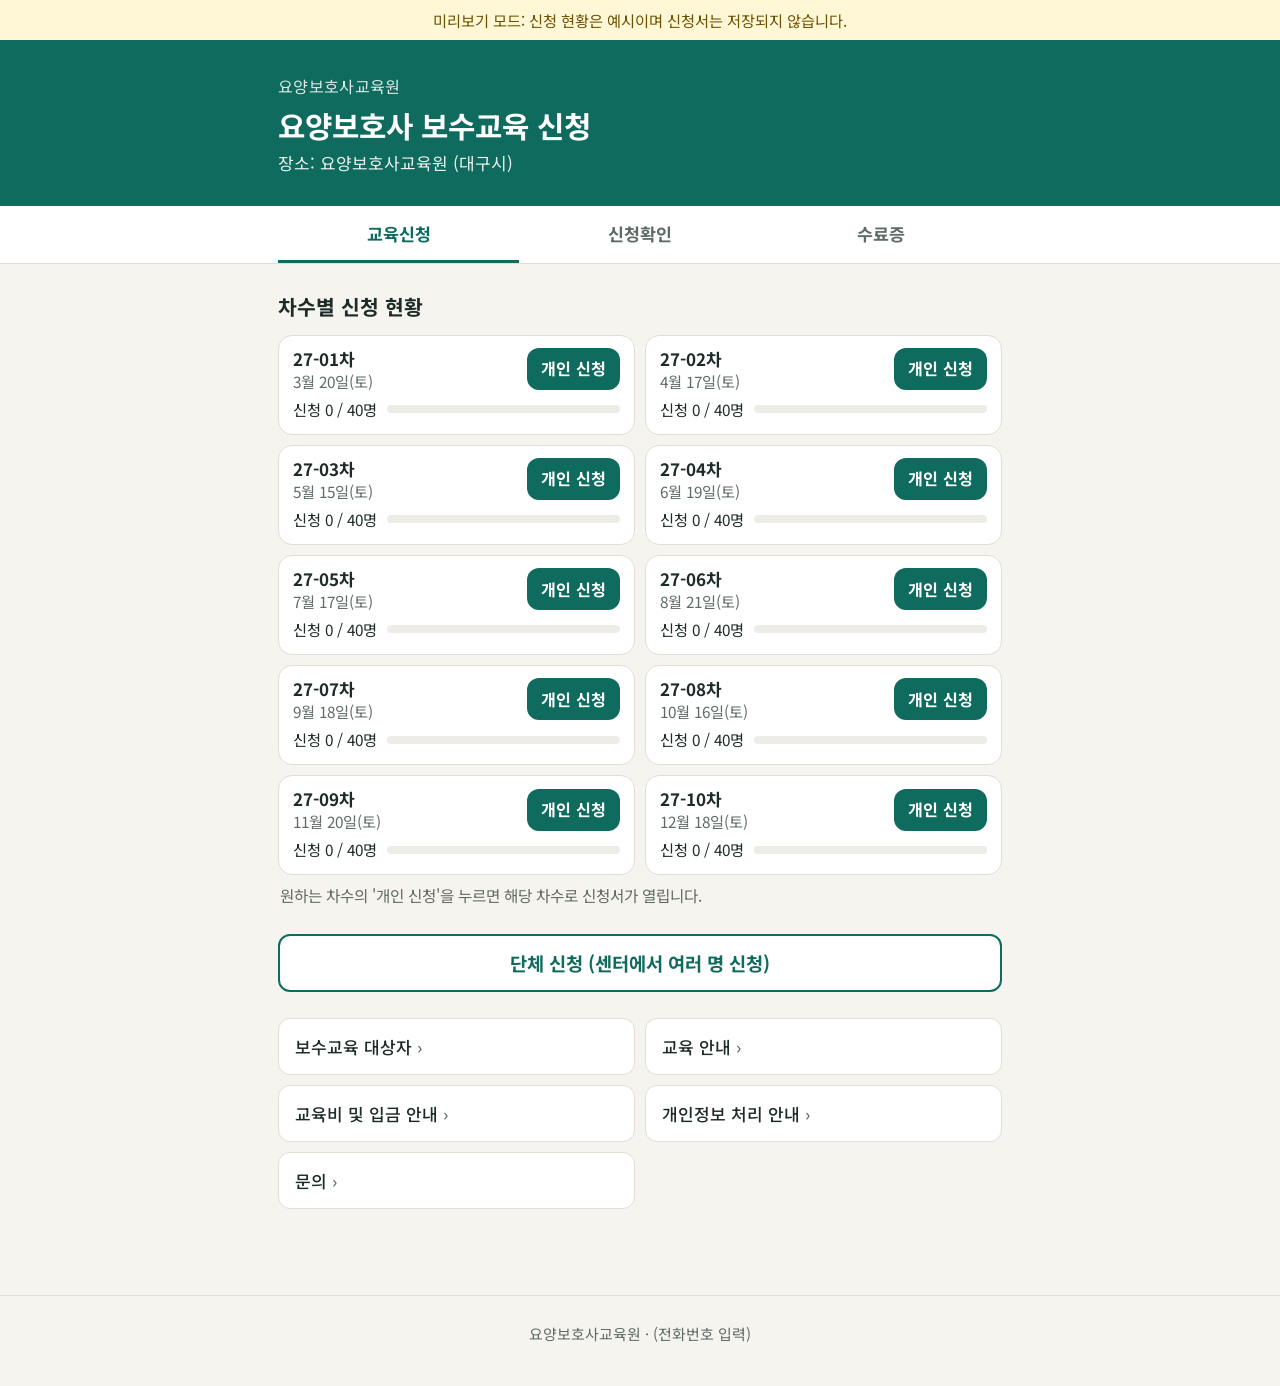
==== index.html @ 1079b2a0 "상단 탭(교육신청/신청확인/수료증) 추가, 수료증 페이지 신설 Co-Authored-By: Claude Opus 5.5 <noreply@anthropic.com> Claude-Se" ====
<!DOCTYPE html>
<html lang="ko">
<head>
<meta charset="utf-8">
<meta name="viewport" content="width=device-width, initial-scale=1">
<title>요양보호사 보수교육 신청</title>
<link rel="preconnect" href="https://fonts.googleapis.com">
<link rel="stylesheet" href="https://fonts.googleapis.com/css2?family=Noto+Sans+KR:wght@400;500;700&display=swap">
<link rel="stylesheet" href="assets/style.css">
</head>
<body>
<header class="top">
  <div class="wrap">
    <div class="org" data-site="name"></div>
    <h1>요양보호사 보수교육 신청</h1>
    <div class="place">장소: <span data-site="name"></span> (<span data-site="city"></span>)</div>
  </div>
</header>

<main class="wrap">
  <section>
    <h2>차수별 신청 현황</h2>
    <div class="course-list" id="courses"><div class="card">신청 현황을 불러오는 중입니다...</div></div>
    <p class="note">원하는 차수의 '개인 신청'을 누르면 해당 차수로 신청서가 열립니다.</p>
  </section>

  <section>
    <a class="btn big line" href="group.html">단체 신청 (센터에서 여러 명 신청)</a>
  </section>

  <section>
    <div class="links">
      <a href="target.html">보수교육 대상자</a>
      <a href="guide.html">교육 안내</a>
      <a href="fee.html">교육비 및 입금 안내</a>
      <a href="privacy.html">개인정보 처리 안내</a>
      <a href="contact.html">문의</a>
    </div>
  </section>
</main>

<footer><span data-site="name"></span> · <span data-site="phone"></span></footer>

<script src="assets/config.js"></script>
<script src="assets/common.js"></script>
<script>
// 차수별 현황 그리기
BOSU.loadCourses().then(function (res) {
  var box = document.getElementById('courses');
  var list = res.courses.filter(function (c) { return c.status !== '교육종료'; });
  if (!list.length) { box.innerHTML = '<div class="card">현재 모집 중인 차수가 없습니다.</div>'; return; }
  box.innerHTML = list.map(function (c) {
    var pct = c.capacity ? Math.min(100, Math.round(c.applied / c.capacity * 100)) : 0;
    var act = c.status === '모집중'
      ? '<a class="btn" href="apply.html?c=' + encodeURIComponent(c.id) + '">개인 신청</a>'
      : '<span class="badge ' + (c.status === '정원마감' ? 'full' : 'done') + '">' + BOSU.esc(c.status) + '</span>';
    return '<div class="course' + (c.status === '모집중' ? '' : ' closed') + '">' +
      '<div class="ttl">' + BOSU.esc(c.name) + '<span class="date">' + BOSU.krDate(c.date) + '</span></div>' +
      '<div class="act">' + act + '</div>' +
      '<div class="meta"><span>신청 ' + c.applied + ' / ' + c.capacity + '명</span>' +
      '<span class="bar"><i style="width:' + pct + '%"></i></span></div>' +
      '</div>';
  }).join('');
}).catch(function () {
  document.getElementById('courses').innerHTML =
    '<div class="card">신청 현황을 불러오지 못했습니다. 잠시 후 새로고침해 주세요.</div>';
});
</script>
</body>
</html>
---- assets/style.css ----
/* 공통 스타일 - 50~60대 사용자도 보기 쉽도록 큰 글자와 넓은 버튼 */
:root {
  --bg: #f6f4ef;
  --card: #ffffff;
  --ink: #1d2b29;
  --muted: #5f6b68;
  --line: #e2ded5;
  --pri: #0f6b5e;
  --pri-dark: #0a4f45;
  --pri-soft: #e3f1ed;
  --accent: #b4561f;
  --accent-soft: #fbeee4;
  --ok: #1f7a3d;
  --ok-soft: #e4f4e8;
  --warn: #9a3b12;
  --warn-soft: #fdece3;
  --gray-soft: #eeece7;
  --radius: 14px;
}
* { box-sizing: border-box; }
html { font-size: 17px; }
body {
  margin: 0;
  background: var(--bg);
  color: var(--ink);
  font-family: 'Noto Sans KR', 'Apple SD Gothic Neo', 'Malgun Gothic', sans-serif;
  line-height: 1.6;
  -webkit-font-smoothing: antialiased;
}
a { color: var(--pri); }
.wrap { max-width: 760px; margin: 0 auto; padding: 0 18px; }

/* 상단 */
.top {
  background: var(--pri);
  color: #fff;
  padding: 34px 0 30px;
}
.top .org { font-size: .95rem; opacity: .85; letter-spacing: .02em; }
.top h1 { margin: 6px 0 4px; font-size: 1.75rem; line-height: 1.3; font-weight: 700; }
.top .place { font-size: 1rem; opacity: .92; }
.top a.back { color: #fff; text-decoration: none; font-size: .95rem; opacity: .9; }

/* 상단 탭 */
.tabs { background: #fff; border-bottom: 1px solid var(--line); position: sticky; top: 0; z-index: 20; }
.tabs .wrap { display: flex; }
.tabs a {
  flex: 1; text-align: center; padding: 14px 6px 12px;
  color: var(--muted); text-decoration: none; font-weight: 700; font-size: 1.02rem;
  border-bottom: 3px solid transparent;
}
.tabs a:hover { color: var(--pri); }
.tabs a.on { color: var(--pri); border-bottom-color: var(--pri); }

main.wrap { padding-top: 26px; padding-bottom: 60px; }
section { margin-bottom: 26px; }
h2 { font-size: 1.2rem; margin: 0 0 12px; }
.note { color: var(--muted); font-size: .92rem; margin: 8px 2px 0; }

/* 카드 */
.card {
  background: var(--card);
  border: 1px solid var(--line);
  border-radius: var(--radius);
  padding: 18px;
}

/* 차수 목록 */
/* 차수 목록: PC 2열(2x5), 모바일 1열(1x10) */
.course-list { display: grid; grid-template-columns: 1fr 1fr; gap: 10px; }
.course-list > .card { grid-column: 1 / -1; }
.course {
  display: grid;
  grid-template-columns: 1fr auto;
  gap: 6px 14px;
  align-items: center;
  background: var(--card);
  border: 1px solid var(--line);
  border-radius: var(--radius);
  padding: 12px 14px;
}
.course .ttl { font-weight: 700; font-size: 1rem; line-height: 1.35; }
.course .date { display: block; color: var(--muted); font-size: .9rem; font-weight: 400; }
.course .meta { grid-column: 1 / -1; display: flex; align-items: center; gap: 10px; font-size: .9rem; }
.bar { flex: 1; height: 8px; background: var(--gray-soft); border-radius: 99px; overflow: hidden; }
.bar > i { display: block; height: 100%; background: var(--pri); border-radius: 99px; }
.course .act { grid-row: 1 / 2; grid-column: 2 / 3; }
.course .act .btn { min-height: 42px; padding: 0 14px; font-size: .95rem; }
.course.closed { opacity: .7; }

/* 버튼 */
.btn {
  display: inline-flex; align-items: center; justify-content: center;
  min-height: 48px; padding: 0 20px;
  border-radius: 12px; border: 0;
  background: var(--pri); color: #fff;
  font: inherit; font-weight: 700; font-size: 1rem;
  text-decoration: none; cursor: pointer;
}
.btn:hover { background: var(--pri-dark); }
.btn.big { width: 100%; min-height: 58px; font-size: 1.1rem; }
.btn.line { background: #fff; color: var(--pri); border: 2px solid var(--pri); }
.btn.line:hover { background: var(--pri-soft); }
.btn.accent { background: var(--accent); }
.btn.accent:hover { background: #8f4317; }
.btn:disabled { background: #b9c3c0; cursor: not-allowed; }
.badge {
  display: inline-block; padding: 6px 12px; border-radius: 99px;
  font-size: .9rem; font-weight: 700; white-space: nowrap;
}
.badge.done { background: var(--gray-soft); color: var(--muted); }
.badge.full { background: var(--warn-soft); color: var(--warn); }

/* 안내 링크 */
.links { display: grid; grid-template-columns: 1fr 1fr; gap: 10px; }
.links a {
  display: block; background: var(--card); border: 1px solid var(--line);
  border-radius: 12px; padding: 14px 16px; color: var(--ink);
  text-decoration: none; font-weight: 500;
}
.links a:hover { border-color: var(--pri); color: var(--pri); }
.links a::after { content: ' \203A'; color: var(--muted); }

/* 폼 */
.field { margin-bottom: 16px; }
.field label { display: block; font-weight: 700; margin-bottom: 6px; }
.field .hint { font-weight: 400; color: var(--muted); font-size: .9rem; margin-left: 4px; }
input[type=text], input[type=tel], select {
  width: 100%; min-height: 52px; padding: 10px 14px;
  border: 1.5px solid #cfcac0; border-radius: 10px;
  font: inherit; font-size: 1.05rem; background: #fff; color: var(--ink);
}
input:focus, select:focus { outline: none; border-color: var(--pri); box-shadow: 0 0 0 3px var(--pri-soft); }
input.bad { border-color: var(--warn); background: #fffaf7; }
.err { color: var(--warn); font-size: .9rem; margin-top: 4px; display: none; }
.err.on { display: block; }
.check {
  display: flex; gap: 10px; align-items: flex-start;
  padding: 12px 14px; border: 1.5px solid #cfcac0; border-radius: 10px;
  background: #fff; margin-bottom: 10px; cursor: pointer;
}
.check input { width: 22px; height: 22px; margin-top: 3px; accent-color: var(--pri); flex: none; }
details { margin: -4px 0 12px; }
details summary { cursor: pointer; color: var(--pri); font-size: .92rem; }
details table { margin-top: 8px; }
.hp { position: absolute; left: -9999px; width: 1px; height: 1px; overflow: hidden; }

/* 선택된 차수 */
.picked {
  background: var(--pri-soft); border: 1.5px solid var(--pri);
  border-radius: var(--radius); padding: 14px 16px; margin-bottom: 18px;
}
.picked b { font-size: 1.1rem; }
.picked .sub { color: var(--muted); font-size: .95rem; }

/* 단체 명단 */
.member {
  border: 1px solid var(--line); border-radius: 12px; padding: 12px;
  margin-bottom: 10px; background: #fbfaf7;
}
.member .row { display: grid; grid-template-columns: 1fr 1fr; gap: 8px; }
.member .head { display: flex; justify-content: space-between; align-items: center; margin-bottom: 8px; font-weight: 700; }
.member .del { background: none; border: 0; color: var(--warn); font: inherit; cursor: pointer; }
textarea {
  width: 100%; min-height: 110px; padding: 10px 12px; border: 1.5px solid #cfcac0;
  border-radius: 10px; font: inherit; font-size: .95rem;
}

/* 자격증번호: 연도 - 번호 */
.lic { display: flex; align-items: center; gap: 8px; }
.lic .y { flex: 0 0 34%; text-align: center; letter-spacing: .08em; }
.lic .n { flex: 1; text-align: center; letter-spacing: .08em; }
.lic span { font-size: 1.3rem; font-weight: 700; color: var(--muted); }
.member .lic { grid-column: 1 / -1; }

/* 확인창 */
.modal-bg {
  position: fixed; inset: 0; background: rgba(20, 30, 28, .55);
  display: flex; align-items: center; justify-content: center; padding: 18px; z-index: 50;
}
.modal { background: #fff; border-radius: 16px; padding: 22px 20px; width: 100%; max-width: 400px; }
.modal h3 { margin: 0 0 10px; font-size: 1.15rem; }
.modal-body { font-size: 1.02rem; margin-bottom: 18px; }
.modal-body .lic-show { font-size: 1.3rem; font-weight: 700; letter-spacing: .05em; color: var(--pri); margin: 8px 0; }
.modal-btns { display: flex; gap: 10px; }
.modal-btns .btn { flex: 1; }

/* 표 */
table { width: 100%; border-collapse: collapse; font-size: .95rem; background: #fff; }
th, td { border: 1px solid var(--line); padding: 9px 10px; text-align: left; vertical-align: top; }
th { background: var(--gray-soft); width: 32%; font-weight: 700; }

/* 알림 상자 */
.box { border-radius: 12px; padding: 14px 16px; margin-bottom: 14px; }
.box.info { background: var(--pri-soft); }
.box.warn { background: var(--warn-soft); color: #5a2a10; }
.box.pay { background: var(--accent-soft); }

/* 완료 화면 */
.done-card { text-align: center; padding: 30px 18px; }
.done-card .no { font-size: 1.6rem; font-weight: 700; color: var(--pri); margin: 8px 0; letter-spacing: .03em; }

.demo {
  background: #fff7d6; color: #6b5200; text-align: center;
  font-size: .9rem; padding: 8px 12px;
}
footer { color: var(--muted); font-size: .88rem; text-align: center; padding: 26px 0 40px; border-top: 1px solid var(--line); }

@media (max-width: 600px) {
  .course-list { grid-template-columns: 1fr; }
}
@media (max-width: 520px) {
  html { font-size: 16px; }
  .top h1 { font-size: 1.5rem; }
  .links { grid-template-columns: 1fr; }
  .member .row { grid-template-columns: 1fr; }
}
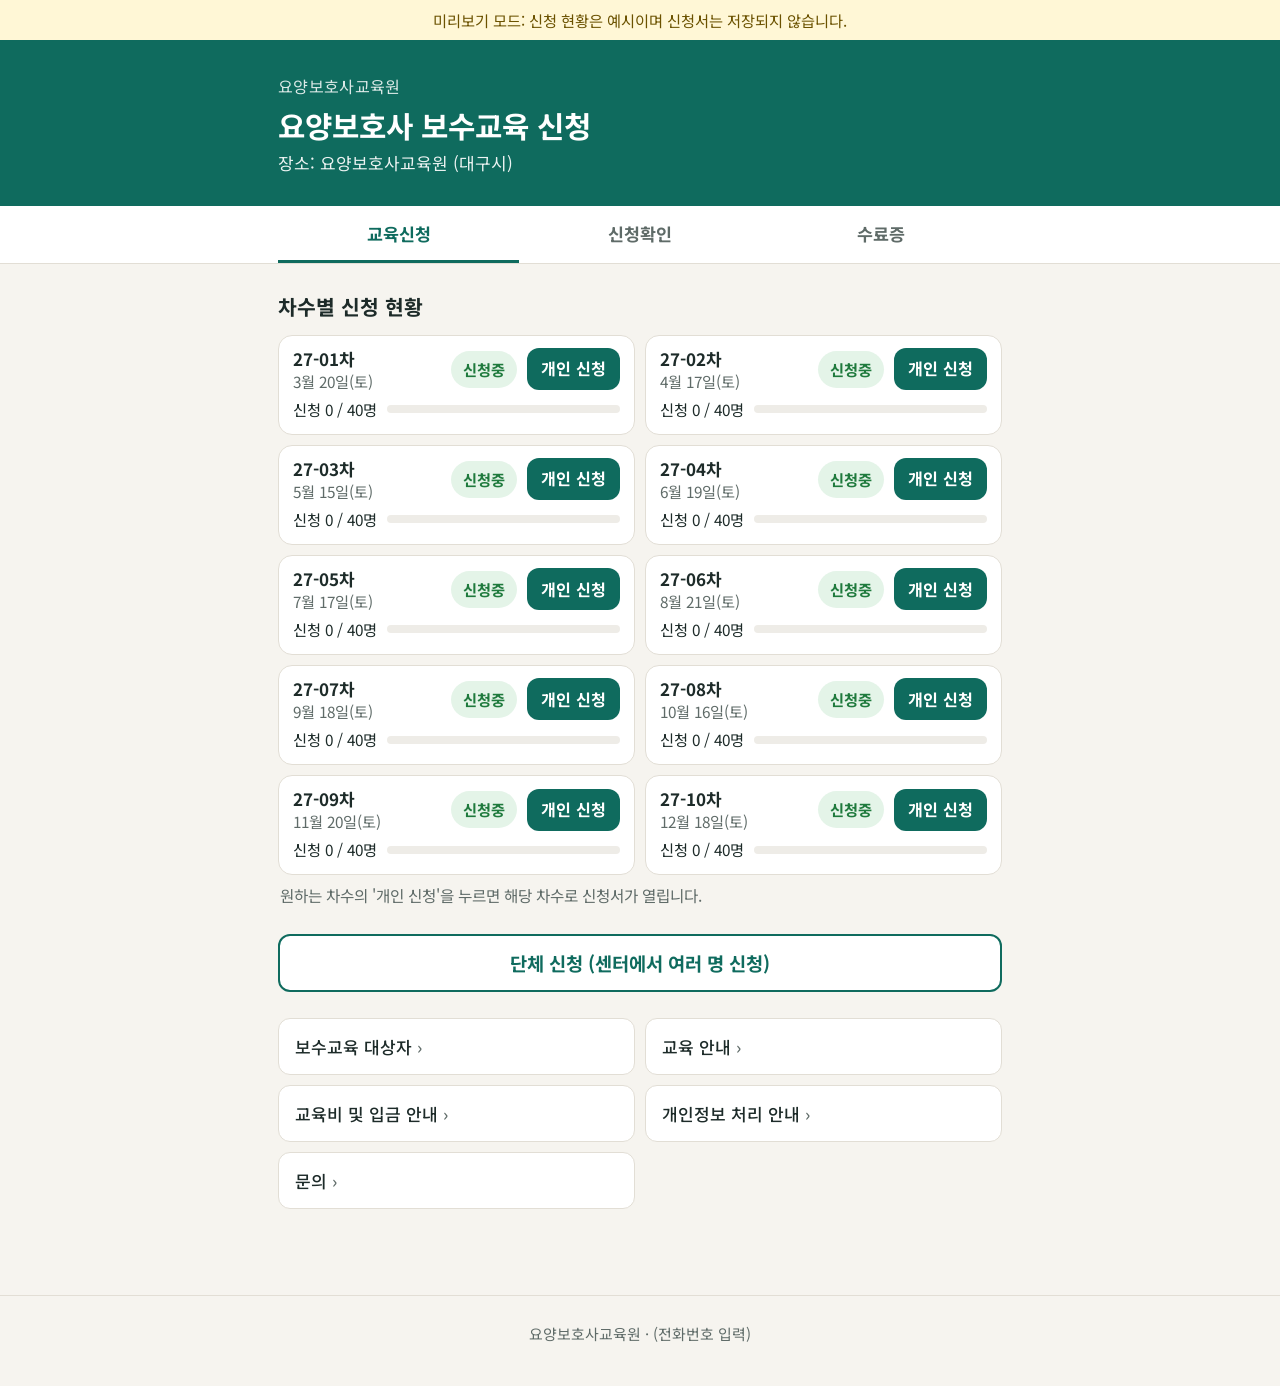
==== commit 5407b357: "첫 화면 신청중/마감 표시, 신청확인 탭을 본인 조회 화면으로 변경 - 마감 차수는 신청 불가 버튼으로 표시 - 이름+생년월일로 신청완료/교육비 납부완료/수강취소 및 환불완료 확인" ====
--- a/index.html
+++ b/index.html
@@ -51,13 +51,17 @@
   if (!list.length) { box.innerHTML = '<div class="card">현재 모집 중인 차수가 없습니다.</div>'; return; }
   box.innerHTML = list.map(function (c) {
     var pct = c.capacity ? Math.min(100, Math.round(c.applied / c.capacity * 100)) : 0;
-    var act = c.status === '모집중'
+    var open = c.status === '모집중';
+    // 날짜와 버튼 사이 상태 표시: 신청중 / 마감 (정원마감, 신청마감 모두 '마감')
+    var badge = open ? '<span class="badge open">신청중</span>' : '<span class="badge full">마감</span>';
+    var act = open
       ? '<a class="btn" href="apply.html?c=' + encodeURIComponent(c.id) + '">개인 신청</a>'
-      : '<span class="badge ' + (c.status === '정원마감' ? 'full' : 'done') + '">' + BOSU.esc(c.status) + '</span>';
-    return '<div class="course' + (c.status === '모집중' ? '' : ' closed') + '">' +
+      : '<button class="btn" type="button" disabled title="' + BOSU.esc(c.status) + '">신청 불가</button>';
+    return '<div class="course' + (open ? '' : ' closed') + '">' +
       '<div class="ttl">' + BOSU.esc(c.name) + '<span class="date">' + BOSU.krDate(c.date) + '</span></div>' +
+      '<div class="st">' + badge + '</div>' +
       '<div class="act">' + act + '</div>' +
-      '<div class="meta"><span>신청 ' + c.applied + ' / ' + c.capacity + '명</span>' +
+      '<div class="meta"><span>신청 ' + c.applied + ' / ' + c.capacity + '명' + (open ? '' : ' · ' + BOSU.esc(c.status)) + '</span>' +
       '<span class="bar"><i style="width:' + pct + '%"></i></span></div>' +
       '</div>';
   }).join('');
--- a/assets/style.css
+++ b/assets/style.css
@@ -53,6 +53,7 @@
 .tabs a.on { color: var(--pri); border-bottom-color: var(--pri); }
 
 main.wrap { padding-top: 26px; padding-bottom: 60px; }
+#result { scroll-margin-top: 64px; }
 section { margin-bottom: 26px; }
 h2 { font-size: 1.2rem; margin: 0 0 12px; }
 .note { color: var(--muted); font-size: .92rem; margin: 8px 2px 0; }
@@ -71,8 +72,8 @@
 .course-list > .card { grid-column: 1 / -1; }
 .course {
   display: grid;
-  grid-template-columns: 1fr auto;
-  gap: 6px 14px;
+  grid-template-columns: 1fr auto auto;
+  gap: 6px 10px;
   align-items: center;
   background: var(--card);
   border: 1px solid var(--line);
@@ -84,9 +85,11 @@
 .course .meta { grid-column: 1 / -1; display: flex; align-items: center; gap: 10px; font-size: .9rem; }
 .bar { flex: 1; height: 8px; background: var(--gray-soft); border-radius: 99px; overflow: hidden; }
 .bar > i { display: block; height: 100%; background: var(--pri); border-radius: 99px; }
-.course .act { grid-row: 1 / 2; grid-column: 2 / 3; }
+.course .st { grid-row: 1 / 2; grid-column: 2 / 3; }
+.course .act { grid-row: 1 / 2; grid-column: 3 / 4; }
 .course .act .btn { min-height: 42px; padding: 0 14px; font-size: .95rem; }
-.course.closed { opacity: .7; }
+.course.closed { background: #f4f2ee; }
+.course.closed .ttl, .course.closed .meta { color: var(--muted); }
 
 /* 버튼 */
 .btn {
@@ -109,6 +112,7 @@
   font-size: .9rem; font-weight: 700; white-space: nowrap;
 }
 .badge.done { background: var(--gray-soft); color: var(--muted); }
+.badge.open { background: var(--ok-soft); color: var(--ok); }
 .badge.full { background: var(--warn-soft); color: var(--warn); }
 
 /* 안내 링크 */
@@ -185,6 +189,26 @@
 .modal-btns { display: flex; gap: 10px; }
 .modal-btns .btn { flex: 1; }
 
+/* 신청확인 결과 */
+.result { margin-bottom: 12px; }
+.result .r-head { border-bottom: 1px solid var(--line); padding-bottom: 10px; margin-bottom: 10px; }
+.result .r-head b { font-size: 1.1rem; }
+.steps { list-style: none; margin: 0; padding: 0; }
+.steps li { position: relative; padding: 6px 0 8px 30px; }
+.steps li::before {
+  content: ''; position: absolute; left: 4px; top: 11px;
+  width: 14px; height: 14px; border-radius: 50%; border: 3px solid #c9c4b9; background: #fff;
+}
+.steps li.done::before { border-color: var(--ok); background: var(--ok); }
+.steps li.wait::before { border-color: var(--accent); }
+.steps li.cancel::before { border-color: var(--warn); background: var(--warn); }
+.steps li b { display: block; }
+.steps li.done b { color: var(--ok); }
+.steps li.wait b { color: var(--accent); }
+.steps li.cancel b { color: var(--warn); }
+.steps li span { display: block; color: var(--muted); font-size: .92rem; }
+.result.is-cancel { background: #fbf8f6; }
+
 /* 표 */
 table { width: 100%; border-collapse: collapse; font-size: .95rem; background: #fff; }
 th, td { border: 1px solid var(--line); padding: 9px 10px; text-align: left; vertical-align: top; }
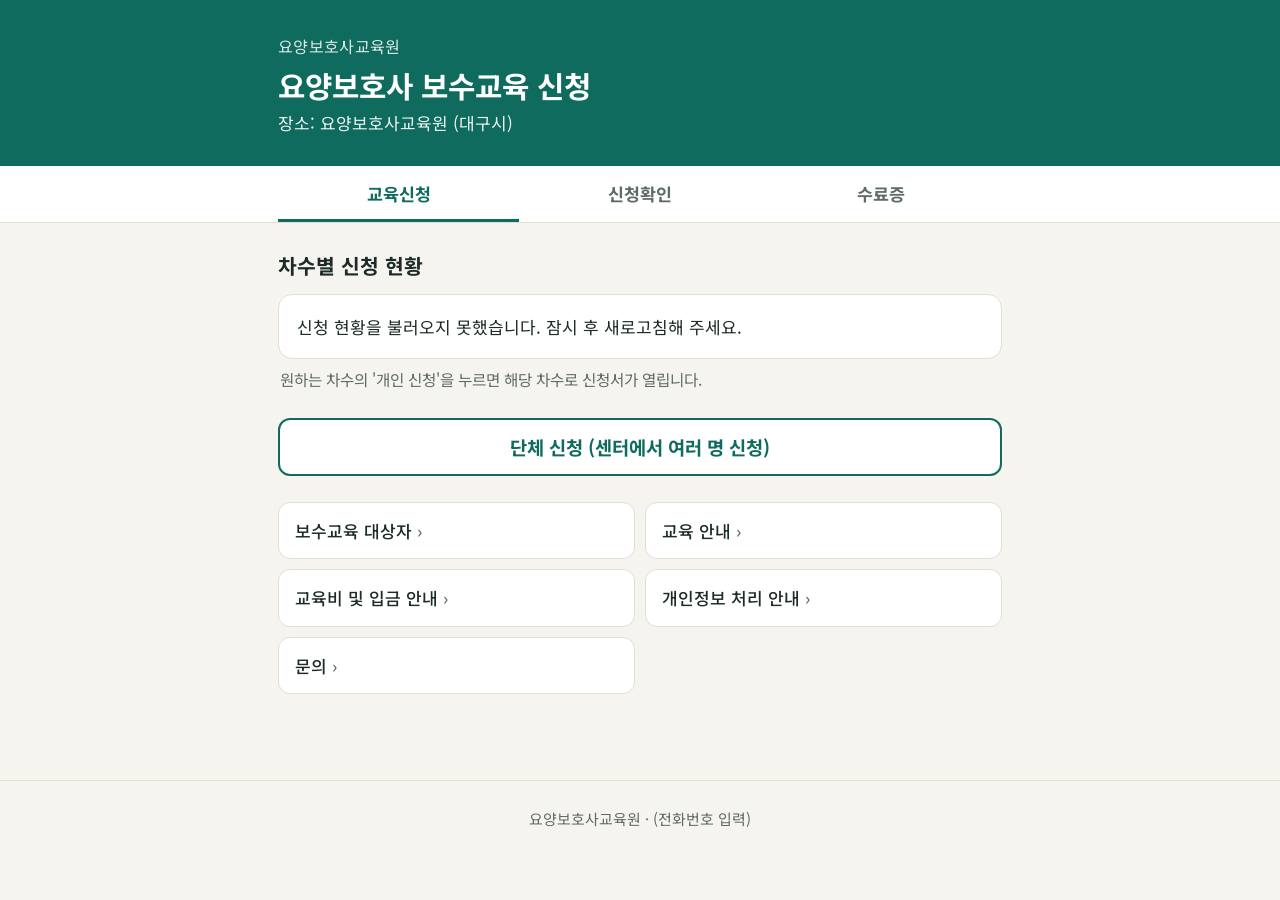
==== commit 19a6a973: "구글 앱스 스크립트 웹 앱 연결 (미리보기 모드 해제) Co-Authored-By: Claude Opus 5.5 <noreply@anthropic.com> Claude-Sessio" ====
--- a/index.html
+++ b/index.html
@@ -6,7 +6,7 @@
 <title>요양보호사 보수교육 신청</title>
 <link rel="preconnect" href="https://fonts.googleapis.com">
 <link rel="stylesheet" href="https://fonts.googleapis.com/css2?family=Noto+Sans+KR:wght@400;500;700&display=swap">
-<link rel="stylesheet" href="assets/style.css">
+<link rel="stylesheet" href="assets/style.css?v=2611241350">
 </head>
 <body>
 <header class="top">
@@ -41,8 +41,8 @@
 
 <footer><span data-site="name"></span> · <span data-site="phone"></span></footer>
 
-<script src="assets/config.js"></script>
-<script src="assets/common.js"></script>
+<script src="assets/config.js?v=2611241350"></script>
+<script src="assets/common.js?v=2611241350"></script>
 <script>
 // 차수별 현황 그리기
 BOSU.loadCourses().then(function (res) {
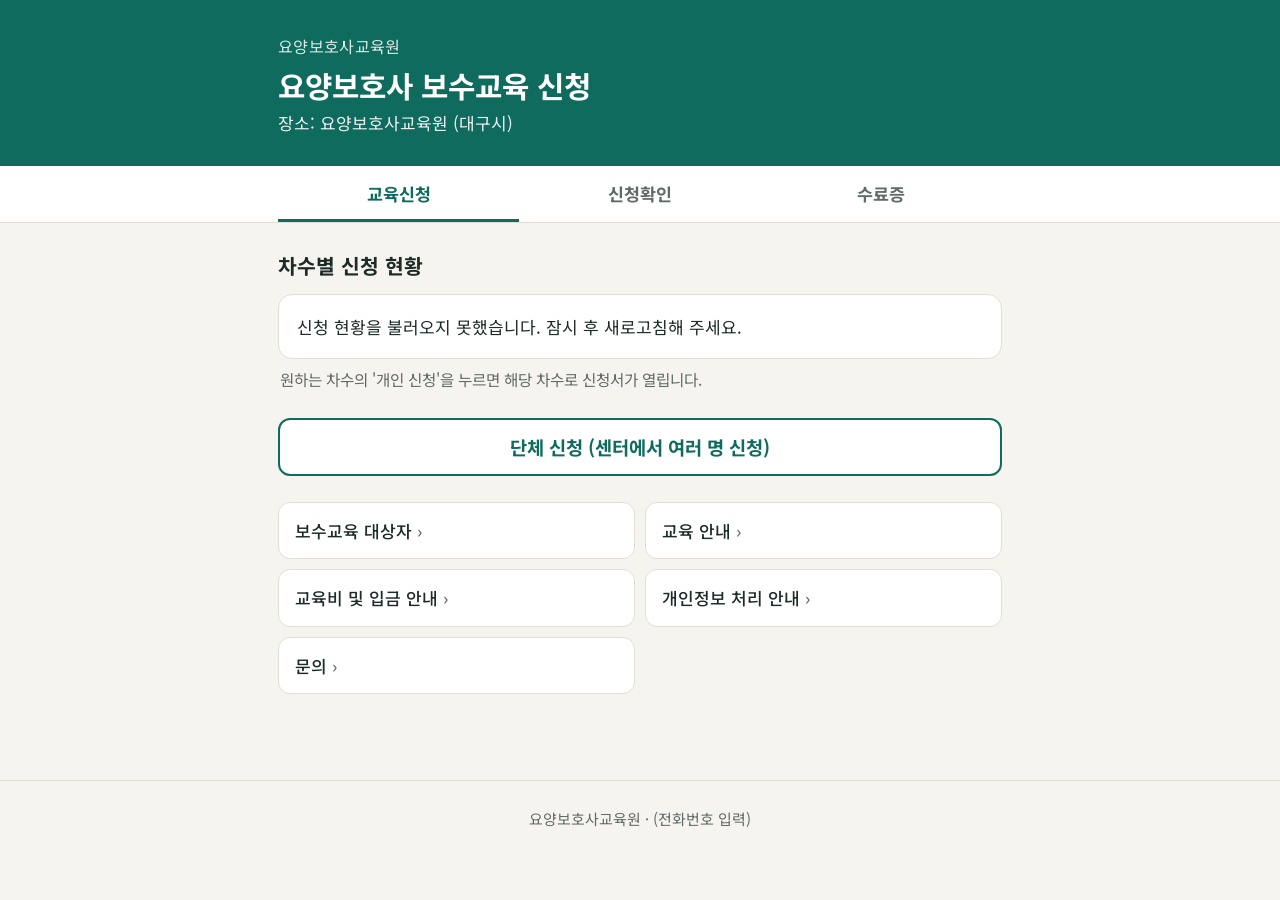
==== commit 7fcf7518: "단체 조회, 단체 이수증 메일 발급, 담당자 메일 입력 추가 Co-Authored-By: Claude Opus 5.5 <noreply@anthropic.com> Claude-Ses" ====
--- a/index.html
+++ b/index.html
@@ -6,7 +6,7 @@
 <title>요양보호사 보수교육 신청</title>
 <link rel="preconnect" href="https://fonts.googleapis.com">
 <link rel="stylesheet" href="https://fonts.googleapis.com/css2?family=Noto+Sans+KR:wght@400;500;700&display=swap">
-<link rel="stylesheet" href="assets/style.css?v=2611241350">
+<link rel="stylesheet" href="assets/style.css?v=2611241500">
 </head>
 <body>
 <header class="top">
@@ -41,8 +41,8 @@
 
 <footer><span data-site="name"></span> · <span data-site="phone"></span></footer>
 
-<script src="assets/config.js?v=2611241350"></script>
-<script src="assets/common.js?v=2611241350"></script>
+<script src="assets/config.js?v=2611241500"></script>
+<script src="assets/common.js?v=2611241500"></script>
 <script>
 // 차수별 현황 그리기
 BOSU.loadCourses().then(function (res) {
--- a/assets/style.css
+++ b/assets/style.css
@@ -176,6 +176,8 @@
 .lic .n { flex: 1; text-align: center; letter-spacing: .08em; }
 .lic span { font-size: 1.3rem; font-weight: 700; color: var(--muted); }
 .member .lic { grid-column: 1 / -1; }
+.lic.org .a { flex: 0 0 18%; text-align: center; }
+.lic.org .b { flex: 1; text-align: center; letter-spacing: .08em; }
 
 /* 확인창 */
 .modal-bg {
@@ -239,3 +241,21 @@
   .links { grid-template-columns: 1fr; }
   .member .row { grid-template-columns: 1fr; }
 }
+
+/* 개인/단체 조회 전환 */
+.seg { display: flex; gap: 6px; margin: 0 0 14px; background: #fff; border: 1px solid var(--line); border-radius: 12px; padding: 5px; }
+.seg button { flex: 1; min-height: 46px; border: 0; border-radius: 9px; background: transparent; font: inherit; font-weight: 700; color: var(--muted); cursor: pointer; }
+.seg button.on { background: var(--pri); color: #fff; }
+/* 단체 조회 결과: 수강생별 내역 */
+.mlist { list-style: none; margin: 12px 0 0; padding: 0; border-top: 1px solid var(--line); }
+.mlist li { padding: 10px 2px; border-bottom: 1px solid var(--line); }
+.mlist .mtop { display: flex; justify-content: space-between; align-items: center; gap: 8px; }
+.mlist .mtop b { font-size: 1.02rem; }
+.mlist .tag { font-size: .82rem; font-weight: 700; padding: 3px 9px; border-radius: 99px; background: #eef1f0; color: var(--muted); white-space: nowrap; }
+.mlist .tag.paid { background: var(--pri-soft); color: var(--pri); }
+.mlist .tag.done { background: var(--pri); color: #fff; }
+.mlist .tag.cancel { background: #fbe9e1; color: #9a3b12; }
+.mlist .sub { display: block; color: var(--muted); font-size: .88rem; margin-top: 3px; }
+.mlist .chg { color: #8f4317; }
+.gsum { display: flex; flex-wrap: wrap; gap: 6px 14px; font-size: .9rem; color: var(--muted); margin-top: 6px; }
+.gsum b { color: var(--ink, #1d2b29); }
